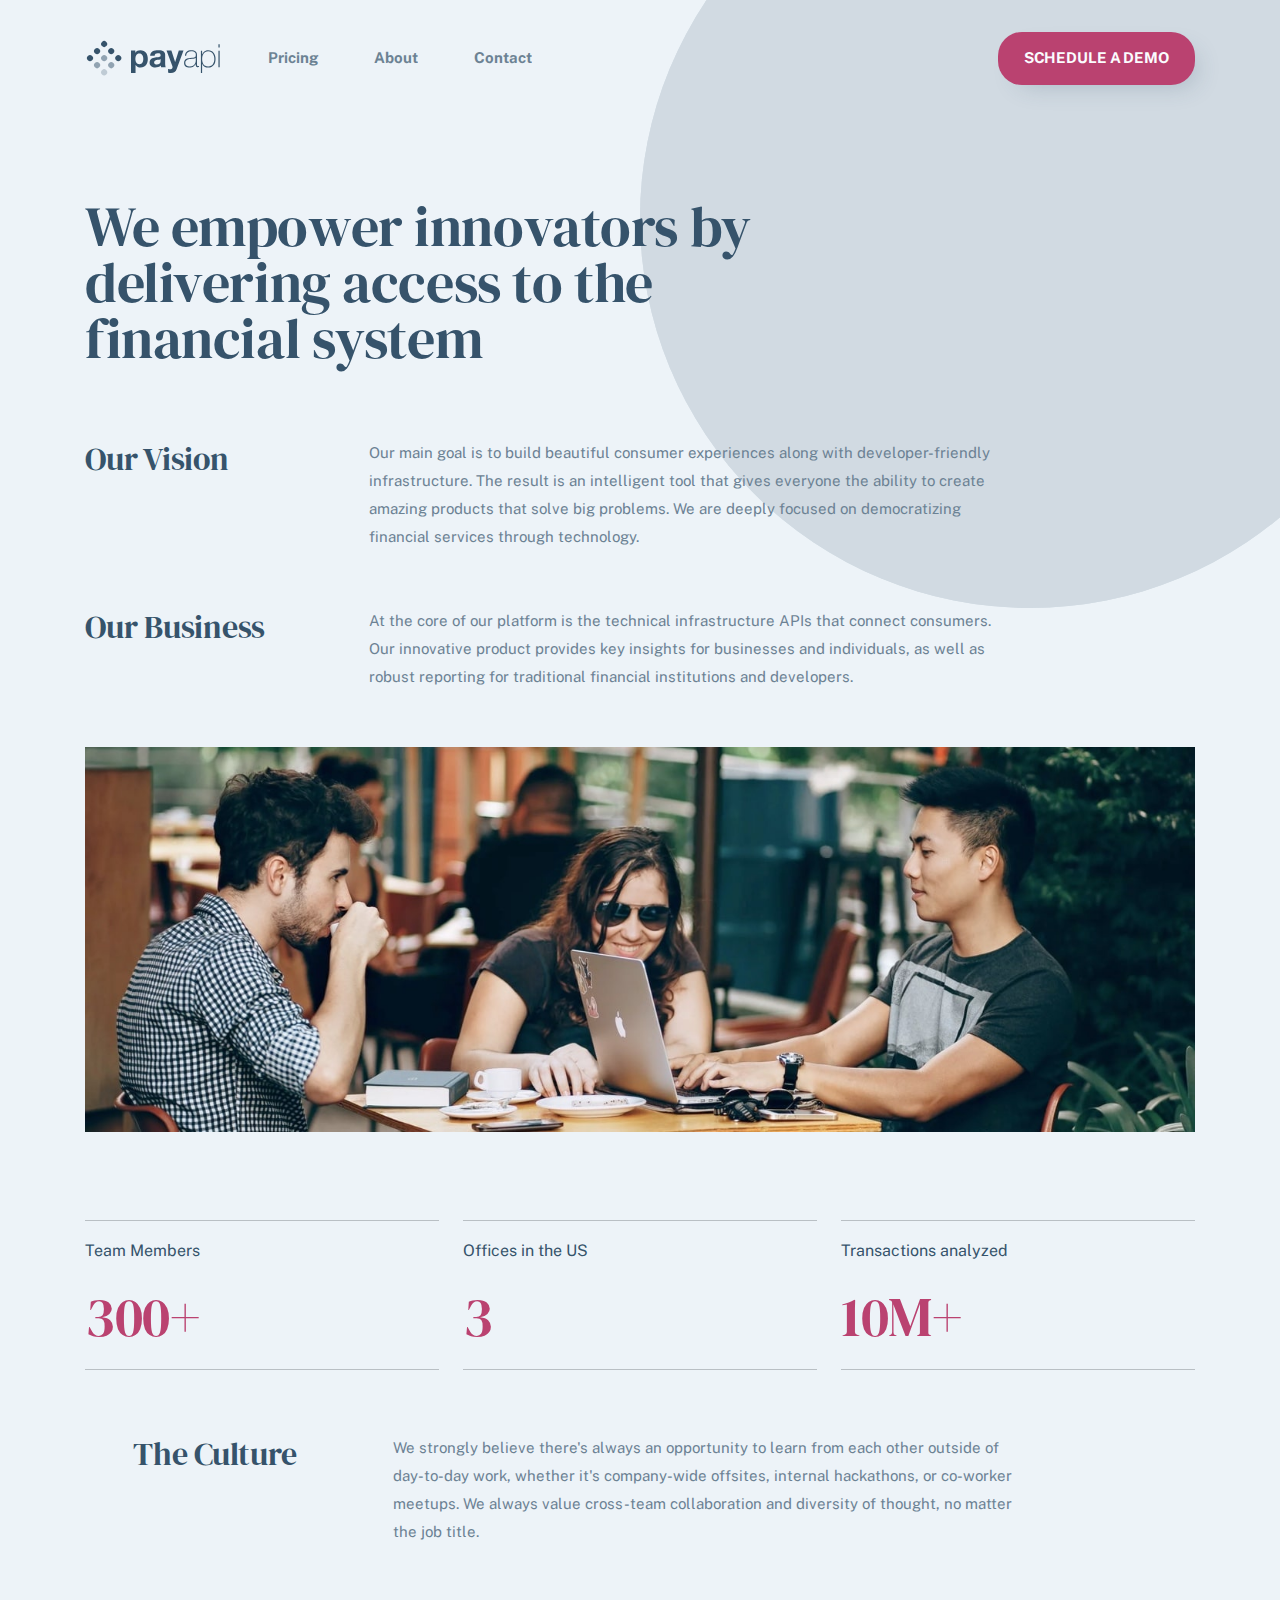
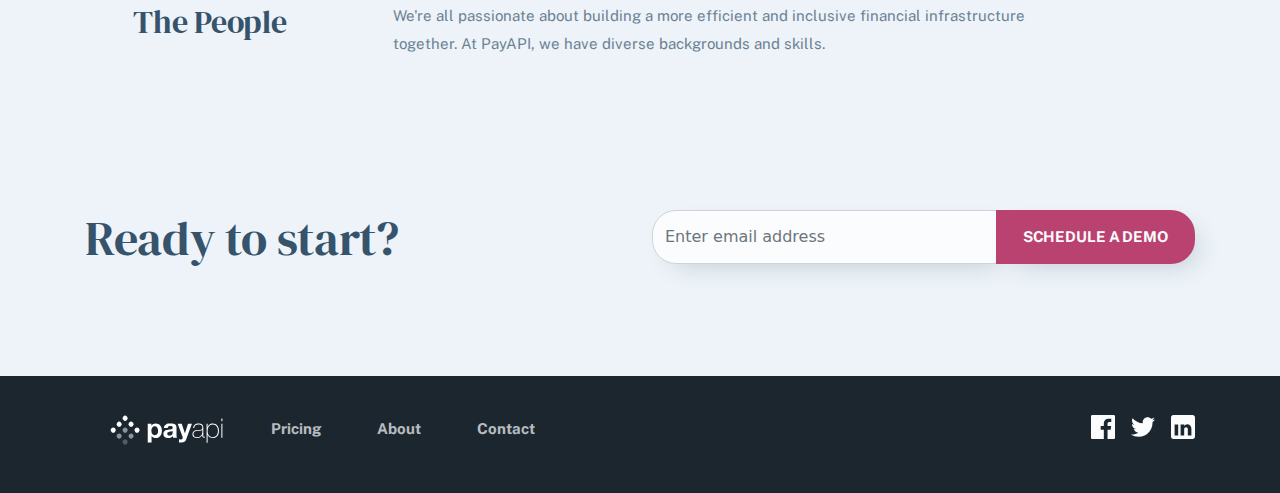
==== about.html @ 4b6b34d0 "payapi multi page web" ====
<!DOCTYPE html>
<html lang="en">
  <head>
    <meta charset="UTF-8" />
    <meta name="viewport" content="width=device-width, initial-scale=1.0" />

    <link rel="icon" type="image/png" sizes="32x32" href="./img/favicon-32x32.png" />
    <!-- links bootstrap  -->
    <link rel="stylesheet" href="./libs/bootstrap-5.2.3-dist/css/bootstrap.min.css">
    <title>About Page | PayAPI Website </title>
    <!-- links main.css file -->
    <link rel="stylesheet" href="./css/main.css">
  </head>

  <body>
   
    <!-- SITE-HEADER -->
    <div class="site-header-hero">
      <header class="site-header">
       
        <nav class="navbar navbar-expand-lg bg-body-tertiary">
          <div class="container py-4">
            <a class="navbar-brand" href="./index.html">
              <img src="./img/home/desktop/site-header__log.svg" alt="">
            </a>
            <button class="navbar-toggler" type="button" data-bs-toggle="collapse" data-bs-target="#navbarNav" aria-controls="navbarNav" aria-expanded="false" aria-label="Toggle navigation">
              <span class="navbar-toggler-icon"></span>
            </button>
            <div class="collapse navbar-collapse" id="navbarNav">
              <ul class="navbar-nav">
                <li class="nav-item">
                  <a class="nav-link " aria-current="page" href="./pricing.html">Pricing</a>
                </li>
                <li class="nav-item">
                  <a class="nav-link" href="./about.html">About</a>
                </li>
                <li class="nav-item">
                  <a class="nav-link" href="./contact.html">Contact</a>
                </li>
                
              </ul>
            </div>
            <a href="#!" class="site-header__btn all-btn m-auto">Schedule a Demo</a>
          </div>
        </nav>
      
    </header> 
    <div class="site-hero">
      <div class="container">
        <h1 class="site-about__title">We empower innovators
          by delivering access to the financial system</h1>
          <div class="row">
            <div class="col-3">
              <h2 class="about__our">Our Vision</h2>
            </div>
            <div class="col-9">
              <p class="about__desc">Our main goal is to build beautiful consumer experiences along with developer-friendly infrastructure. The result is an intelligent tool that gives everyone the ability to create amazing products that solve big problems. We are deeply focused on democratizing financial services through technology. </p>
            </div> 
            <div class="col-3">
              <h2 class="about__our">Our Business</h2>
            </div>
            <div class="col-9">
              <p class="about__desc">At the core of our platform is the technical infrastructure APIs that connect consumers. Our innovative product provides key insights for businesses and individuals, as well as robust reporting for traditional financial institutions and developers. </p>
            </div>
          </div>
      </div>
    </div>
    </div>
    <!-- SITE-HEADER -->

    <!-- CONTACT-SECTION -->
    <section class="about">
      <div class="container">
        <img src="./img/about/desktop/image-team-members.jpg" alt="" class="about__image">
        <div class="row">
          <div class="col-4">
            <hr>
            <p class="about-team">Team Members</p>
            <h1 class="about-num">300+</h1>
            <hr>
          </div>
          <div class="col-4">
            <hr>
            <p class="about-team">Offices in the US</p>
            <h1 class="about-num">3</h1>
            <hr>
          </div>
          <div class="col-4">
            <hr>
            <p class="about-team">Transactions analyzed</p>
            <h1 class="about-num">10M+</h1>
            <hr>
          </div>
        </div>
        <div class="row py-5 px-5">
          <div class="col-3">
            <h2 class="about__our">The Culture</h2>
          </div>
          <div class="col-9">
            <p class="about__desc">We strongly believe there's always an opportunity to learn from each other outside of day-to-day work, whether it's company-wide offsites, internal hackathons, or co-worker meetups. We always value cross-team collaboration and diversity of thought, no matter the job title.</p>
          </div> 
          <div class="col-3">
            <h2 class="about__our">The People</h2>
          </div>
          <div class="col-9">
            <p class="about__desc">We're all passionate about building a more efficient and inclusive financial infrastructure together. At PayAPI, we have diverse backgrounds and skills.</p>
          </div>
        </div>
      </div>
    </section> 

    <section class="balans">
      <div class="container">
        <div class="row pt-5">
          <div class="col-6">
            <h1 class="ready">Ready to start?</h1>
          </div>
          <div class="col-6">
            <div class="input-group mb-3">
              <input type="text" class="form-control" placeholder="Enter email address" aria-label="Recipient's username" aria-describedby="button-addon2">
              <button class="btn all-btn" type="button" id="button-addon2">Schedule a Demo</button>
            </div>
          </div>
        </div>
        
      </div>
    </section>
    <!-- CONTACT-SECTION -->

    <!-- SITE-FOOTER -->

    <footer class="site-footer">
      <div class="container">
        <div class="row ">
          <div class="col-6">
            <div class="site__footer">
              <nav class="navbar navbar-expand-lg bg-body-tertiary">
                <div class="container py-4">
                  <a class="navbar-brand" href="./index.html">
                    <img src="./img/home/desktop/dark-logo.svg" alt="">
                  </a>
                  <button class="navbar-toggler" type="button" data-bs-toggle="collapse" data-bs-target="#navbarNav" aria-controls="navbarNav" aria-expanded="false" aria-label="Toggle navigation">
                    <span class="navbar-toggler-icon"></span>
                  </button>
                  <div class="collapse navbar-collapse" id="navbarNav">
                    <ul class="navbar-nav">
                      <li class="nav-item">
                        <a class="nav-link  nav" aria-current="page" href="./pricing.html">Pricing</a>
                      </li>
                      <li class="nav-item">
                        <a class="nav-link nav" href="./about.html">About</a>
                      </li>
                      <li class="nav-item">
                        <a class="nav-link nav" href="./contact.html">Contact</a>
                      </li>
                      
                    </ul>
                  </div>
                </div>
              </nav>
            
            </div> 
          </div>
          <div class="col-6">
            <div class="footer-social social">
              <ul class="social-list">
                <a href="#!" class="social-link">
                  <svg xmlns="http://www.w3.org/2000/svg" width="24" height="24" viewBox="0 0 24 24" fill="none">
                    <path d="M22.675 0H1.325C0.593 0 0 0.593 0 1.325V22.676C0 23.407 0.593 24 1.325 24H12.82V14.706H9.692V11.084H12.82V8.413C12.82 5.313 14.713 3.625 17.479 3.625C18.804 3.625 19.942 3.724 20.274 3.768V7.008L18.356 7.009C16.852 7.009 16.561 7.724 16.561 8.772V11.085H20.148L19.681 14.707H16.561V24H22.677C23.407 24 24 23.407 24 22.675V1.325C24 0.593 23.407 0 22.675 0Z" fill="currentColor"/>
                  </svg>
                </a>
                <a href="#!" class="social-link">
                  <svg xmlns="http://www.w3.org/2000/svg" width="24" height="20" viewBox="0 0 24 20" fill="none">
                    <path d="M24 2.55699C23.117 2.94899 22.168 3.21299 21.172 3.33199C22.189 2.72299 22.97 1.75799 23.337 0.607986C22.386 1.17199 21.332 1.58199 20.21 1.80299C19.313 0.845986 18.032 0.247986 16.616 0.247986C13.437 0.247986 11.101 3.21399 11.819 6.29299C7.728 6.08799 4.1 4.12799 1.671 1.14899C0.381 3.36199 1.002 6.25699 3.194 7.72299C2.388 7.69699 1.628 7.47599 0.965 7.10699C0.911 9.38799 2.546 11.522 4.914 11.997C4.221 12.185 3.462 12.229 2.69 12.081C3.316 14.037 5.134 15.46 7.29 15.5C5.22 17.123 2.612 17.848 0 17.54C2.179 18.937 4.768 19.752 7.548 19.752C16.69 19.752 21.855 12.031 21.543 5.10599C22.505 4.41099 23.34 3.54399 24 2.55699Z" fill="currentColor"/>
                  </svg>
                </a>
                <a href="#!" class="social-link">
                  <svg xmlns="http://www.w3.org/2000/svg" width="24" height="24" viewBox="0 0 24 24" fill="none">
                    <path d="M2.4 0H21.6C22.92 0 24 1.08 24 2.4V21.6C24 22.92 22.92 24 21.6 24H2.4C1.08 24 0 22.92 0 21.6V2.4C0 1.08 1.08 0 2.4 0ZM3.6 20.4H7.2V9.6H3.6V20.4ZM5.4 7.56C4.2 7.56 3.24 6.6 3.24 5.4C3.24 4.2 4.2 3.24 5.4 3.24C6.6 3.24 7.56 4.2 7.56 5.4C7.56 6.6 6.6 7.56 5.4 7.56ZM16.8 20.4H20.4V13.56C20.4 11.28 18.48 9.36 16.2 9.36C15.12 9.36 13.8 10.08 13.2 11.04V9.6H9.6V20.4H13.2V14.04C13.2 13.08 14.04 12.24 15 12.24C15.96 12.24 16.8 13.08 16.8 14.04V20.4Z" fill="currentColor"/>
                  </svg>
                </a>
              </ul>
             </div>
          </div>
        </div>
      </div>
    
    </footer>
    <!-- SITE-FOOTER -->
    <script src="./libs/bootstrap-5.2.3-dist/js/bootstrap.bundle.min.js"></script>

  </body>

</html>
---- css/main.css ----
@import url(./fonts.css);

/* Castom props */
:root {
  --Prymry-color: #ba4270;
  --Link-Water-White: #fbfcfe;
  --Juan-blue: #36536b;
  --Mirage-blue: #1b262f;
  --prymry-hover: #da6d97;
  --prymry-active: #ba4270;
  --light-juan-blue: #6c8294;
  --Public-Sans: "Public Sans";
  --DM-Serif-Display: "DM Serif Display";
  --bg-body: #edf3f8;
}

/*GLOBAL STIL*/
*,
*::after,
*::before {
  margin: 0;
  padding: 0;
  box-sizing: border-box;
}

a {
  text-decoration: none;
}

ul {
  list-style: none;
}

.container {
  max-width: 1158px;
  width: 100%;
  padding-left: 24px;
  padding-right: 24px;
}


.all-btn {
  display: block;
  background-color: var(--prymry-active);
  padding: 15px 26px;
  color: var(--Link-Water-White) !important;
  font-size: 15px;
  font-weight: 700;
  text-transform: uppercase;
  box-shadow: 10px 10px 25px -10px rgba(54, 83, 107, 0.25);
  border-radius: 24px;
  text-align: center;
  width: max-content;
  font-family: "Public Sans";
  transition: .5s;
  border-radius: 24px;
  letter-spacing: -0.115px;


}

.all-btn:hover {
  background-color: var(--prymry-hover);
  cursor: pointer;
}

body {
  background-color: #EDF3F8;
  ;
}


/*SITE HEADER*/
.navbar-brand {
  margin-right: 40px;
}

.navbar-nav {
  display: flex;
  column-gap: 40px !important;
}

.nav-link {
  color: #36536B !important;
  font-family: "Public Sans";
  font-size: 15px;
  font-weight: 700;
  opacity: 0.7;

}




.nav-link:hover {
  color: #36536B !important;
  cursor: pointer;
}


/*SITE HERO */



.site-hero__title {
  color: #36536B;
  font-family: "DM Serif Display";
  font-size: 72px;
  font-weight: 400;
  line-height: 72px;
  letter-spacing: -0.554px;
  margin-top: 152px;
  margin-bottom: 21px;

}

.form-control {
  border-radius: 24px;
  background: #FBFCFE;
  box-shadow: 10px 10px 25px -10px rgba(54, 83, 107, 0.25);

}

.site-hero__text {
  margin-top: 16px;
  color: #6C8294;
  font-family: "Public Sans";
  font-size: 15px;
  font-weight: 400;
}

.hero-span {
  color: #6C8294;
  font-family: "Public Sans";
  font-size: 15px;
  font-weight: 700;
  text-decoration-line: underline;
}

.site-header-hero {
  position: relative;
}

.site-header-hero::after {
  content: url(../img/shared/desktop/bg-pattern-circle.svg);
  position: absolute;
  top: -172px;
  right: -140px;
  z-index: -1;
}

.site-hero__image {

  margin-left: 180px;
}



/* SITE-MAIN  partner */

.partner {
  background-color: #1B262F;
  padding-top: 100px;
  padding-bottom: 100px;
}

.partner__title {
  color: #FBFCFE;
  font-family: "DM Serif Display";
  font-size: 48px;
  font-weight: 400;
  line-height: 56px;
  letter-spacing: -0.369px;
}

.partner__desc {
  width: 445px;
  color: #FBFCFE;
  font-family: "Public Sans";
  font-size: 15px;
  font-weight: 400;
  line-height: 28px;
  opacity: 0.7;
  margin-top: 16px;
  margin-bottom: 32px;
}

.partner__btn {
  padding: 16px 32px;
  border-radius: 24px;
  border: 1px solid #FBFCFE;
  color: #FBFCFE;
  text-align: center;
  font-family: "Public Sans";
  font-size: 15px;
  font-weight: 700;
  letter-spacing: -0.115px;
}

.partner__image {
  color: white !important;


}

/*HOW-USE*/

.how-use {
  margin-top: 100px;
  margin-bottom: 100px;
}

.how-use__title {
  color: #36536B;
  font-family: "DM Serif Display";
  font-size: 48px;
  font-style: normal;
  font-weight: 400;
  line-height: 56px;
  letter-spacing: -0.369px;
}

.how-use__desc {
  width: 445px;
  color: #6C8294;
  font-family: "Public Sans";
  font-size: 15px;
  font-weight: 400;
  line-height: 28px;
  justify-content: center;
}

/*SERVISE*/

.service__title {
  color: #36536B;
  font-family: "DM Serif Display";
  font-size: 48px;
  font-weight: 400;
  line-height: 56px;
  letter-spacing: -0.369px;
}

.service__desc {
  width: 445px;
  color: #6C8294;
  font-family: "Public Sans";
  font-size: 15px;
  font-weight: 400;
  line-height: 28px;
}

/*balans*/

.balans-image {
  display: block;
  max-width: 106px;
  width: 100%;
  height: 106px;
  margin: auto;
}

.balans-title {
  color: #36536B;
  text-align: center;
  font-family: "Public Sans";
  font-size: 18px;
  font-weight: 700;
  line-height: 25px;
  letter-spacing: -0.138px;
  margin-top: 32px;
  margin-bottom: 16px;
}

.balans-desc {
  width: 350px;
  color: #6C8294;
  text-align: center;
  font-family: "Public Sans";
  font-size: 15px;
  font-weight: 400;
  line-height: 25px;
  letter-spacing: -0.115px;
}

.ready {
  color: #36536B;
  font-family: "DM Serif Display";
  font-size: 48px;
  font-weight: 400;
  line-height: 56px;
  letter-spacing: -0.369px;
}

/*SITE FOOTER*/

.site-footer {
  margin-top: 96px;
  background-color: #1B262F;

}

.social {
  text-align: end;
  display: flex;
  flex-direction: column;
  justify-content: space-between;
  padding-top: 38px;
  padding-bottom: 38px;
}

.social-list {
  display: flex;
  column-gap: 16px;
  justify-content: flex-end;
}


.social-link {
  color: var(--Link-Water-White);
  transition: .4;
}

.social-link:hover {
  color: var(--prymry-hover);
  cursor: pointer;
}

.nav {
  color: #FBFCFE !important;
}

.nav:hover {
  cursor: pointer;
  color: #FFF !important;
  opacity: unset;
}



/*PRISING HTML*/

.hero-pricing__title {
  color: #36536B;
  font-family: "DM Serif Display";
  font-size: 56px;
  font-weight: 400;
  line-height: 56px;
  letter-spacing: -0.431px;
  margin-bottom: 72px;
}

.pricing__plan {
  color: #BA4270;
  font-family: "DM Serif Display";
  font-size: 32px;
  font-weight: 400;
  line-height: 40px;
  letter-spacing: -0.246px;
}

.pricing__desc {
  width: 350px;
  color: #6C8294;
  font-family: "Public Sans";
  font-size: 15px;
  font-style: normal;
  font-weight: 400;
  line-height: 28px;
}

.pricing__num {
  color: #36536B;
  font-family: "DM Serif Display";
  font-size: 56px;
  font-weight: 400;
  line-height: 72px;
  letter-spacing: -0.431px;
}

.pricing__item {
  color: #36536B;
  font-family: "Public Sans";
  font-size: 16px;
  font-weight: 400;
  line-height: 28px;
}

.pricing__btn {
  display: block;
  padding: 16px 28px;
  color: #36536B !important;
  font-size: 15px;
  font-weight: 700;
  text-transform: capitalize;
  border: 1px solid #36536B;
  border-radius: 24px;
  text-align: center;
  width: max-content;
  font-family: "Public Sans";
  transition: .5s;
  letter-spacing: -0.115px;
  margin-top: 24px;

}

.pricing__btn:hover {
  cursor: pointer;
  background: #36536B;
  color: #FBFCFE !important;
}

/*ABOUT.HTML*/
.site-about__title {
  width: 730px;
  height: 189px;
  color: #36536B;
  font-family: "DM Serif Display";
  font-size: 56px;
  font-weight: 400;
  line-height: 56px;
  letter-spacing: -0.431px;
  margin-top: 82px;
  margin-bottom: 51px;
}

.about__our {
  color: #36536B;
  font-family: "DM Serif Display";
  font-size: 32px;
  font-weight: 400;
  line-height: 40px;
  letter-spacing: -0.246px;
}

.about__desc {
  width: 635px;
  color: #6C8294;
  font-family: "Public Sans";
  font-size: 15px;
  font-weight: 400;
  line-height: 28px;
  margin-bottom: 56px;
} 

.about__image {
  width: 100%;
  background: url(<path-to-image>) lightgray 0px 0px / 100% 100% no-repeat;
  margin-bottom: 72px;


} 

.about-team {
  color: #36536B;
font-family: "Public Sans";
font-size: 16px;
font-weight: 400;
line-height: 28px;
} 

.about-num {
  color: #BA4270;
font-family: "DM Serif Display";
font-size: 56px;
font-weight: 400;
line-height: 72px; 
letter-spacing: -0.431px;
}
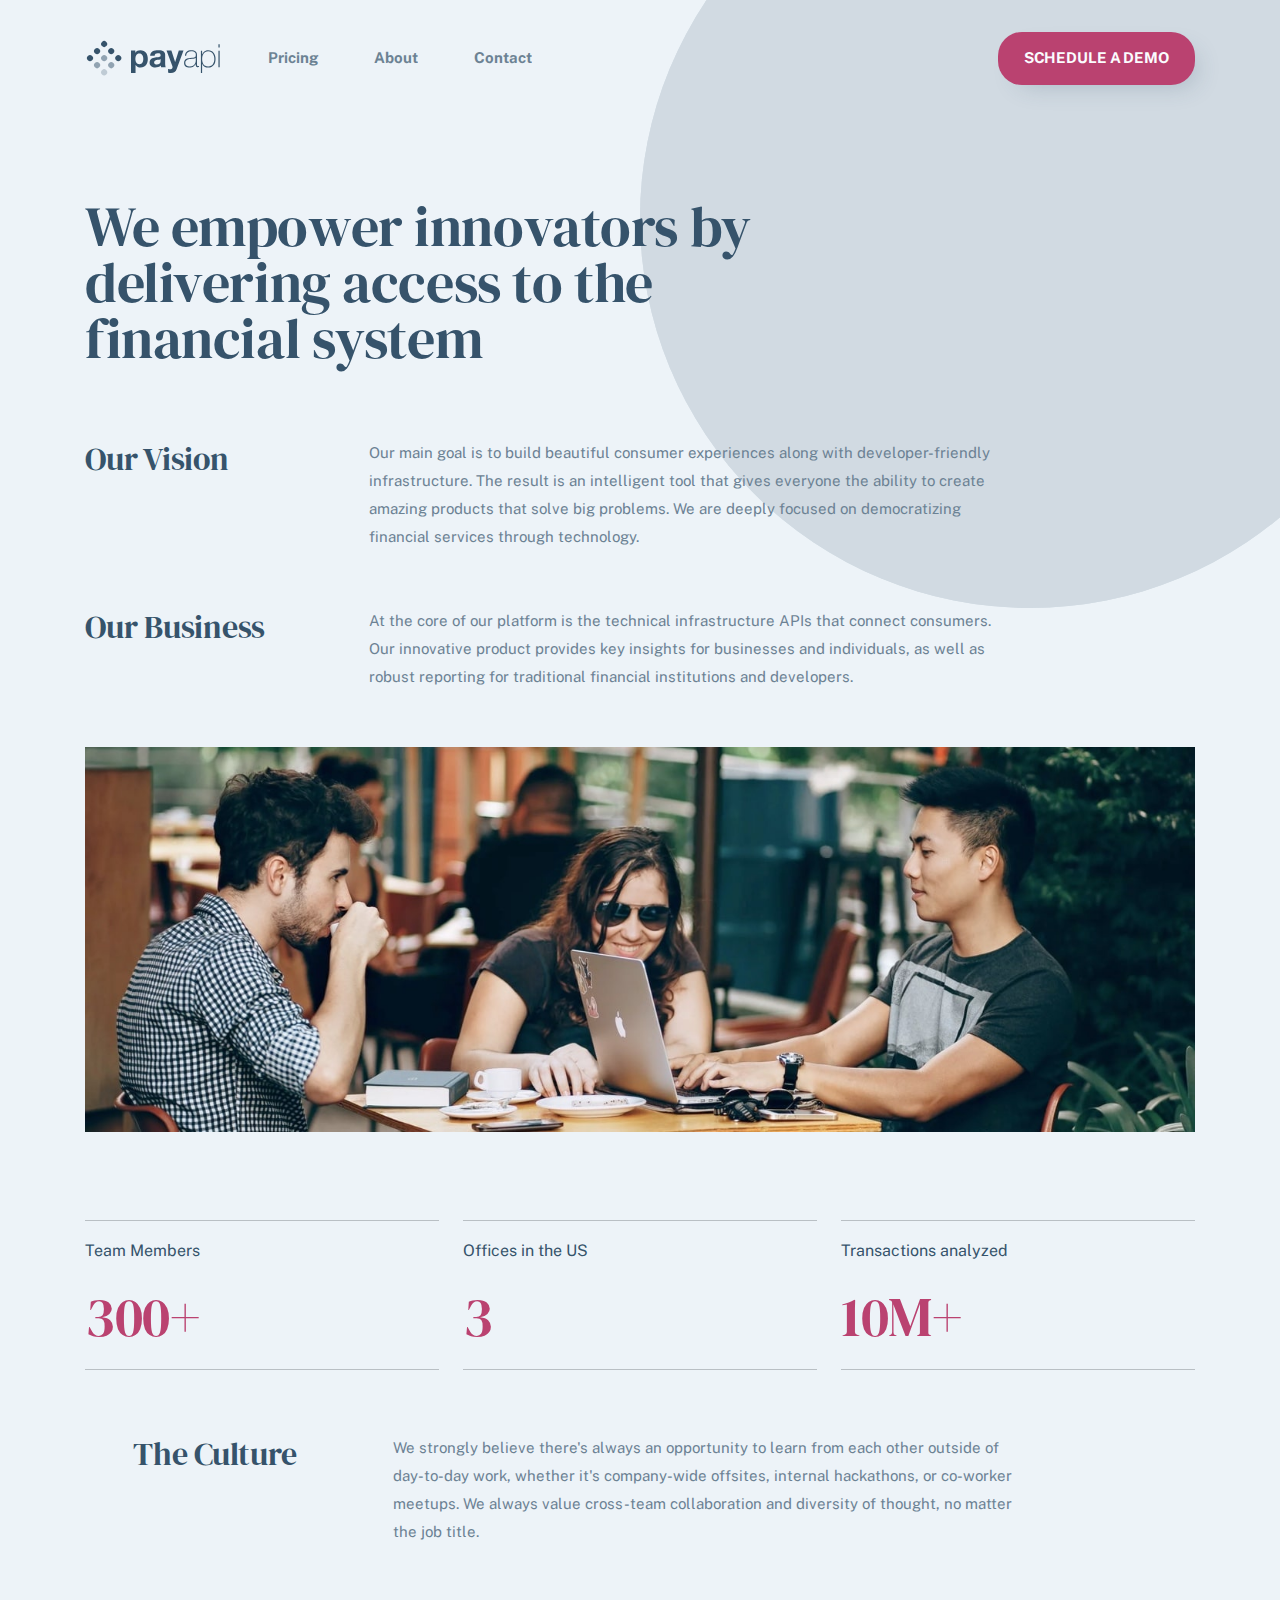
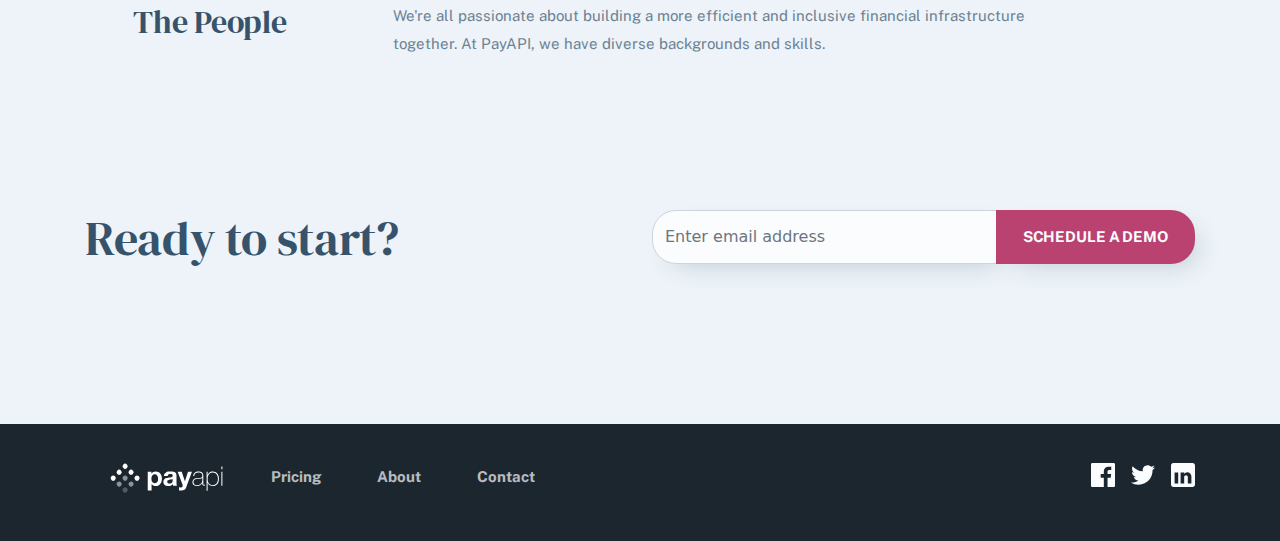
==== commit 50b106b5: "index.html and contact.html" ====
--- a/about.html
+++ b/about.html
@@ -18,7 +18,7 @@
     <div class="site-header-hero">
       <header class="site-header">
        
-        <nav class="navbar navbar-expand-lg bg-body-tertiary">
+        <nav class="navbar navbar-expand-sm bg-body-tertiary">
           <div class="container py-4">
             <a class="navbar-brand" href="./index.html">
               <img src="./img/home/desktop/site-header__log.svg" alt="">
@@ -50,7 +50,7 @@
         <h1 class="site-about__title">We empower innovators
           by delivering access to the financial system</h1>
           <div class="row">
-            <div class="col-3">
+            <div class=" col-sm-12 col-xl-3">
               <h2 class="about__our">Our Vision</h2>
             </div>
             <div class="col-9">
@@ -112,10 +112,10 @@
     <section class="balans">
       <div class="container">
         <div class="row pt-5">
-          <div class="col-6">
+          <div class="col-sm-12 pb-5 col-xl-6">
             <h1 class="ready">Ready to start?</h1>
           </div>
-          <div class="col-6">
+          <div class="col-sm-12 pb-5 col-xl-6">
             <div class="input-group mb-3">
               <input type="text" class="form-control" placeholder="Enter email address" aria-label="Recipient's username" aria-describedby="button-addon2">
               <button class="btn all-btn" type="button" id="button-addon2">Schedule a Demo</button>
@@ -134,7 +134,7 @@
         <div class="row ">
           <div class="col-6">
             <div class="site__footer">
-              <nav class="navbar navbar-expand-lg bg-body-tertiary">
+              <nav class="navbar navbar-expand-sm bg-body-tertiary">
                 <div class="container py-4">
                   <a class="navbar-brand" href="./index.html">
                     <img src="./img/home/desktop/dark-logo.svg" alt="">
--- a/css/main.css
+++ b/css/main.css
@@ -401,6 +401,7 @@
   transition: .5s;
   letter-spacing: -0.115px;
   margin-top: 24px;
+  text-align: center;
 
 }
 
@@ -466,4 +467,45 @@
 font-weight: 400;
 line-height: 72px; 
 letter-spacing: -0.431px;
-}+} 
+
+/*contact pey*/
+
+.contact_title {
+  width: 730px;
+  color: #36536B;
+font-family: "DM Serif Display";
+font-size: 56px;
+font-weight: 400;
+line-height: 56px; 
+letter-spacing: -0.431px;
+}
+
+.contact_-title {
+  width: 445px;
+  color: #36536B;
+font-family: "DM Serif Display";
+font-size: 24px;
+font-weight: 400;
+line-height: 32px; 
+letter-spacing: -0.185px;
+
+} 
+
+.input_text{
+  width: 395px;
+  color: #36536B;
+font-family: "Public Sans";
+font-size: 15px;
+font-weight: 400;
+line-height: 25px; 
+letter-spacing: -0.115px;
+} 
+
+.input-text{
+  display: flex;
+  align-items: center;
+  column-gap: 15px;
+} 
+
+
